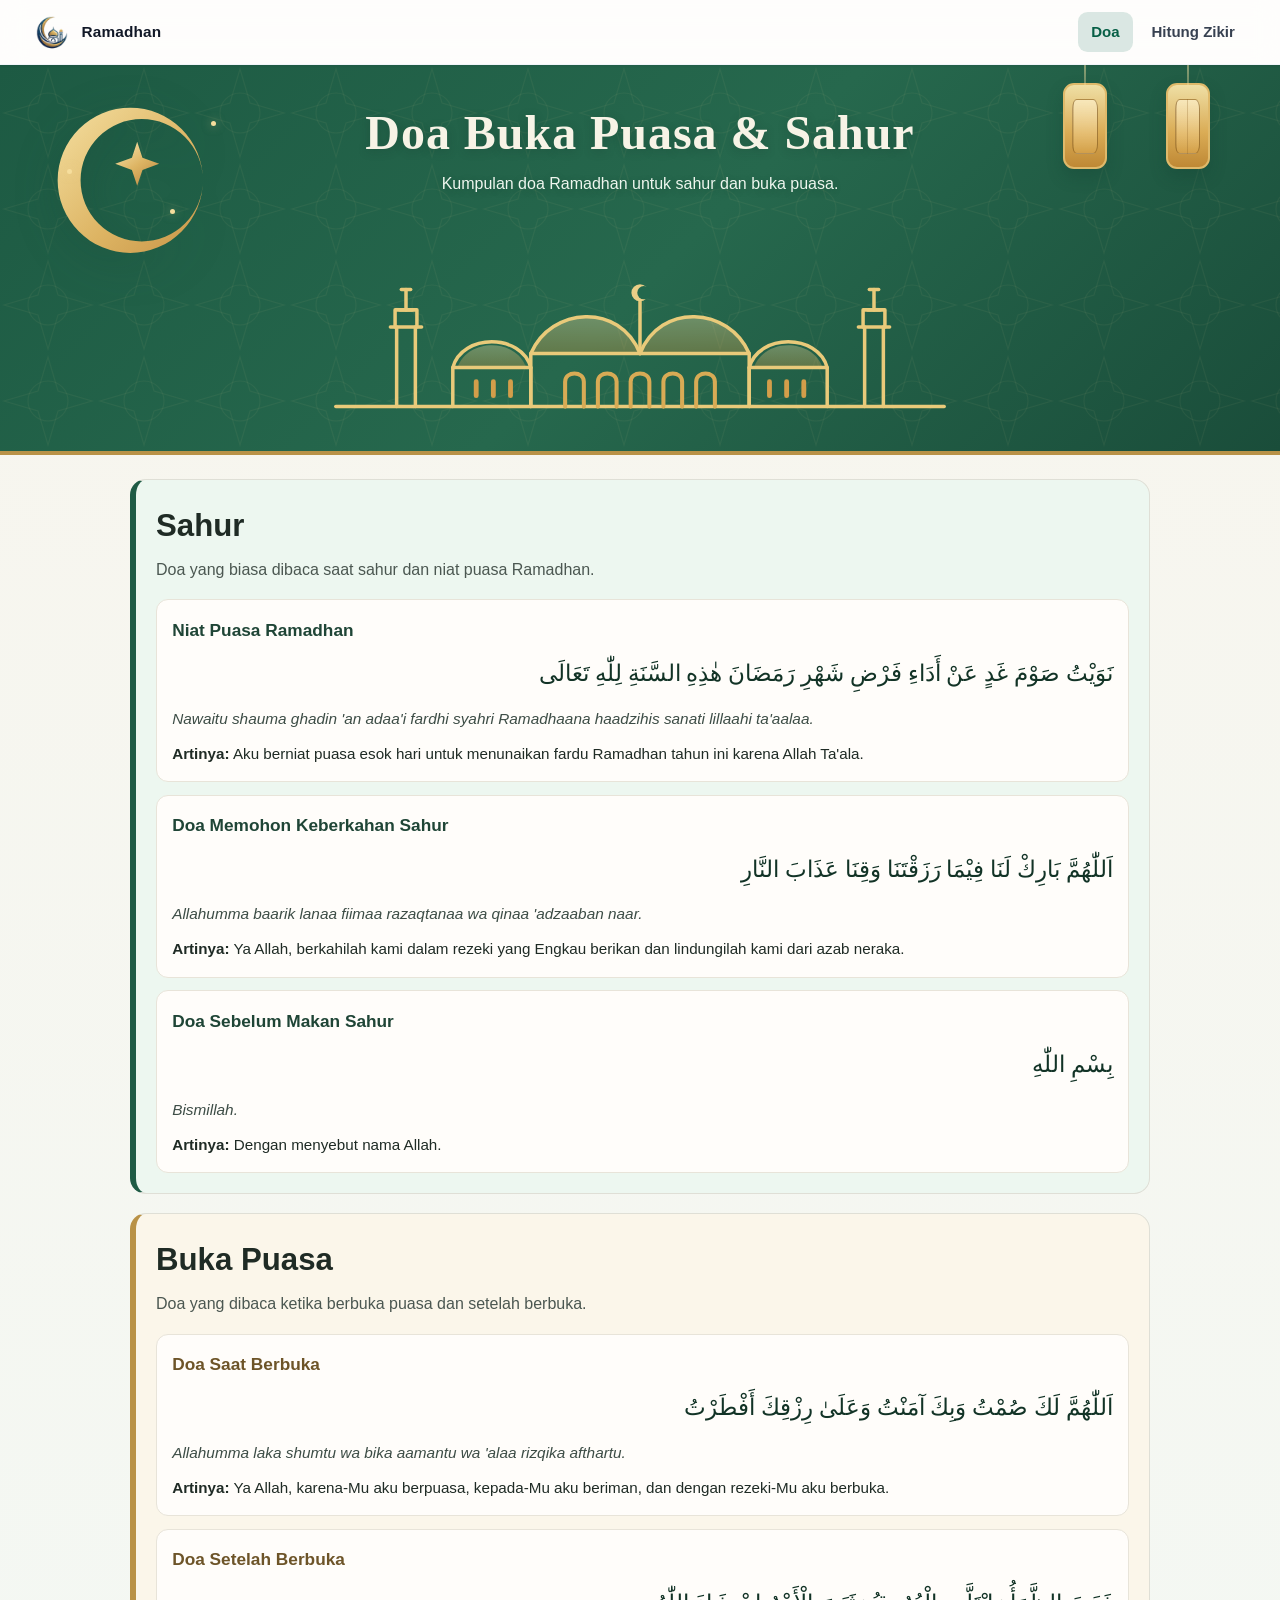
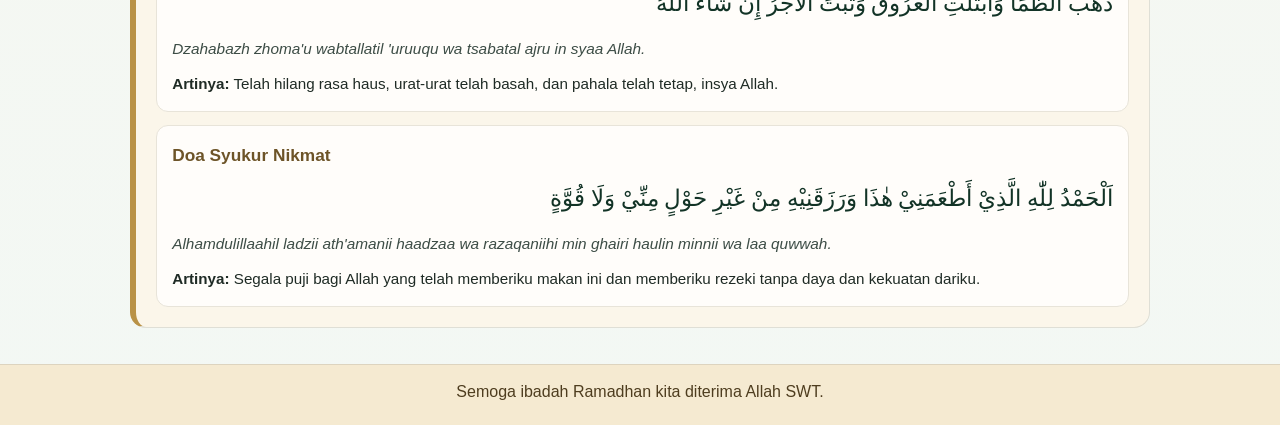
==== doa.html @ 0fc0f4db "first commit" ====
﻿<!DOCTYPE html>
<html lang="id">
<head>
  <meta charset="UTF-8">
  <meta name="viewport" content="width=device-width, initial-scale=1.0">
  <title>Page Doa Buka Puasa & Sahur</title>
  <link rel="stylesheet" href="header-menu.css">
  <link rel="stylesheet" href="doa.css">
  <script src="header-menu.js" defer></script>
</head>
<body>
  <div data-header-menu data-current-page="doa"></div>

  <main>
    <section class="hero-banner">
      <div class="header-art" aria-hidden="true">
        <span class="moon"></span>
        <span class="star star-main"></span>
        <span class="spark spark-one"></span>
        <span class="spark spark-two"></span>
        <span class="spark spark-three"></span>

        <span class="lantern lantern-left"></span>
        <span class="lantern lantern-right"></span>

        <svg class="skyline" viewBox="0 0 1000 260" role="presentation" xmlns="http://www.w3.org/2000/svg">
          <defs>
            <linearGradient id="masjidGold" x1="0" y1="0" x2="0" y2="1">
              <stop offset="0%" stop-color="#f3dd9f" />
              <stop offset="100%" stop-color="#cf9a45" />
            </linearGradient>
          </defs>

          <g class="skyline-fill">
            <path d="M266 170C279 132 341 132 354 170Z" />
            <path d="M360 152C386 92 474 86 500 152Z" />
            <path d="M500 152C526 86 614 92 640 152Z" />
            <path d="M646 170C659 132 721 132 734 170Z" />
          </g>

          <g class="skyline-outline" fill="none" stroke-linecap="round" stroke-linejoin="round">
            <path d="M110 220H890" />

            <path d="M188 220V118" />
            <path d="M212 220V118" />
            <path d="M180 118H220" />
            <path d="M186 118V96H214V118" />
            <path d="M192 96H208" />
            <path d="M200 96V70" />
            <path d="M194 70H206" />

            <path d="M788 220V118" />
            <path d="M812 220V118" />
            <path d="M780 118H820" />
            <path d="M786 118V96H814V118" />
            <path d="M792 96H808" />
            <path d="M800 96V70" />
            <path d="M794 70H806" />

            <path d="M260 220V170H360V220" />
            <path d="M640 220V170H740V220" />
            <path d="M360 220V152H640V220" />

            <path d="M260 170C272 126 348 126 360 170" />
            <path d="M360 152C386 92 474 86 500 152" />
            <path d="M500 152C526 86 614 92 640 152" />
            <path d="M640 170C652 126 728 126 740 170" />

            <path d="M500 152V82" />
          </g>

          <g class="skyline-arch" fill="none" stroke-linecap="round" stroke-linejoin="round">
            <path d="M404 220V188C404 174 428 174 428 188V220" />
            <path d="M446 220V188C446 174 470 174 470 188V220" />
            <path d="M488 220V188C488 174 512 174 512 188V220" />
            <path d="M530 220V188C530 174 554 174 554 188V220" />
            <path d="M572 220V188C572 174 596 174 596 188V220" />
          </g>

          <g class="skyline-window" stroke-linecap="round">
            <path d="M290 188V206M312 188V206M334 188V206M666 188V206M688 188V206M710 188V206" />
          </g>

          <circle class="skyline-crescent-outer" cx="500" cy="74" r="11" />
          <circle class="skyline-crescent-cut" cx="505" cy="74" r="8.5" />
        </svg>
      </div>

      <div class="wrap header-content">
        <h1>Doa Buka Puasa & Sahur</h1>
        <p class="subtitle">Kumpulan doa Ramadhan untuk sahur dan buka puasa.</p>
      </div>
    </section>

    <div class="wrap page-main">
      <section class="doa-section section-sahur" aria-labelledby="judul-sahur">
        <h2 id="judul-sahur">Sahur</h2>
        <p class="section-intro">Doa yang biasa dibaca saat sahur dan niat puasa Ramadhan.</p>

        <article class="doa-item">
          <h3>Niat Puasa Ramadhan</h3>
          <p class="arabic">نَوَيْتُ صَوْمَ غَدٍ عَنْ أَدَاءِ فَرْضِ شَهْرِ رَمَضَانَ هٰذِهِ السَّنَةِ لِلّٰهِ تَعَالَى</p>
          <p class="latin">Nawaitu shauma ghadin 'an adaa'i fardhi syahri Ramadhaana haadzihis sanati lillaahi ta'aalaa.</p>
          <p class="arti"><strong>Artinya:</strong> Aku berniat puasa esok hari untuk menunaikan fardu Ramadhan tahun ini karena Allah Ta'ala.</p>
        </article>

        <article class="doa-item">
          <h3>Doa Memohon Keberkahan Sahur</h3>
          <p class="arabic">اَللّٰهُمَّ بَارِكْ لَنَا فِيْمَا رَزَقْتَنَا وَقِنَا عَذَابَ النَّارِ</p>
          <p class="latin">Allahumma baarik lanaa fiimaa razaqtanaa wa qinaa 'adzaaban naar.</p>
          <p class="arti"><strong>Artinya:</strong> Ya Allah, berkahilah kami dalam rezeki yang Engkau berikan dan lindungilah kami dari azab neraka.</p>
        </article>

        <article class="doa-item">
          <h3>Doa Sebelum Makan Sahur</h3>
          <p class="arabic">بِسْمِ اللّٰهِ</p>
          <p class="latin">Bismillah.</p>
          <p class="arti"><strong>Artinya:</strong> Dengan menyebut nama Allah.</p>
        </article>
      </section>

      <section class="doa-section section-buka" aria-labelledby="judul-buka">
        <h2 id="judul-buka">Buka Puasa</h2>
        <p class="section-intro">Doa yang dibaca ketika berbuka puasa dan setelah berbuka.</p>

        <article class="doa-item">
          <h3>Doa Saat Berbuka</h3>
          <p class="arabic">اَللّٰهُمَّ لَكَ صُمْتُ وَبِكَ آمَنْتُ وَعَلَىٰ رِزْقِكَ أَفْطَرْتُ</p>
          <p class="latin">Allahumma laka shumtu wa bika aamantu wa 'alaa rizqika afthartu.</p>
          <p class="arti"><strong>Artinya:</strong> Ya Allah, karena-Mu aku berpuasa, kepada-Mu aku beriman, dan dengan rezeki-Mu aku berbuka.</p>
        </article>

        <article class="doa-item">
          <h3>Doa Setelah Berbuka</h3>
          <p class="arabic">ذَهَبَ الظَّمَأُ وَابْتَلَّتِ الْعُرُوقُ وَثَبَتَ الْأَجْرُ إِنْ شَاءَ اللّٰهُ</p>
          <p class="latin">Dzahabazh zhoma'u wabtallatil 'uruuqu wa tsabatal ajru in syaa Allah.</p>
          <p class="arti"><strong>Artinya:</strong> Telah hilang rasa haus, urat-urat telah basah, dan pahala telah tetap, insya Allah.</p>
        </article>

        <article class="doa-item">
          <h3>Doa Syukur Nikmat</h3>
          <p class="arabic">اَلْحَمْدُ لِلّٰهِ الَّذِيْ أَطْعَمَنِيْ هٰذَا وَرَزَقَنِيْهِ مِنْ غَيْرِ حَوْلٍ مِنِّيْ وَلَا قُوَّةٍ</p>
          <p class="latin">Alhamdulillaahil ladzii ath'amanii haadzaa wa razaqaniihi min ghairi haulin minnii wa laa quwwah.</p>
          <p class="arti"><strong>Artinya:</strong> Segala puji bagi Allah yang telah memberiku makan ini dan memberiku rezeki tanpa daya dan kekuatan dariku.</p>
        </article>
      </section>
    </div>
  </main>

  <footer class="page-footer">
    <div class="wrap">
      <p>Semoga ibadah Ramadhan kita diterima Allah SWT.</p>
    </div>
  </footer>
</body>
</html>
---- header-menu.css ----
[data-header-menu] {
  display: block;
  min-height: 4rem;
}

.unified-nav {
  position: sticky;
  top: 0;
  z-index: 50;
  background: rgba(255, 255, 255, 0.82);
  border-bottom: 1px solid #f1f5f9;
  box-shadow: 0 1px 2px rgba(15, 23, 42, 0.08);
  backdrop-filter: blur(12px);
  -webkit-backdrop-filter: blur(12px);
}

.unified-nav__container {
  max-width: 80rem;
  margin: 0 auto;
  padding-inline: 1rem;
}

.unified-nav__row {
  min-height: 4rem;
  display: flex;
  align-items: center;
  justify-content: space-between;
  gap: 1rem;
}

.unified-nav__brand {
  display: inline-flex;
  align-items: center;
  gap: 0.6rem;
  text-decoration: none;
  color: #111827;
}

.unified-nav__logo {
  width: 2.25rem;
  height: 2.25rem;
  display: block;
  object-fit: contain;
}

.unified-nav__brand-text {
  font-weight: 700;
  font-size: 0.96rem;
  letter-spacing: 0.01em;
}

.unified-nav__desktop-menu {
  display: none;
  align-items: center;
  gap: 0.35rem;
}

.unified-nav__link {
  text-decoration: none;
  color: #374151;
  font-weight: 600;
  font-size: 0.94rem;
  border-radius: 0.6rem;
  padding: 0.45rem 0.82rem;
  transition: color 140ms ease, background-color 140ms ease;
}

.unified-nav__link:hover {
  color: #065f46;
  background: rgba(6, 95, 70, 0.08);
}

.unified-nav__link.is-active {
  color: #065f46;
  background: rgba(6, 95, 70, 0.14);
}

.unified-nav__toggle {
  width: 2.35rem;
  height: 2.35rem;
  border: 1px solid #e5e7eb;
  border-radius: 0.6rem;
  background: #ffffff;
  color: #374151;
  display: inline-grid;
  place-items: center;
  padding: 0;
  cursor: pointer;
}

.unified-nav__icon {
  width: 1.3rem;
  height: 1.3rem;
  stroke: currentColor;
  stroke-width: 1.9;
  stroke-linecap: round;
  stroke-linejoin: round;
}

.unified-nav__icon--close {
  display: none;
}

.unified-nav__toggle[aria-expanded="true"] .unified-nav__icon--menu {
  display: none;
}

.unified-nav__toggle[aria-expanded="true"] .unified-nav__icon--close {
  display: block;
}

.unified-nav__mobile-menu {
  border-top: 1px solid #f1f5f9;
  padding: 0.4rem 0 0.7rem;
  display: grid;
  gap: 0.2rem;
}

.unified-nav__mobile-menu .unified-nav__link {
  display: block;
  padding: 0.62rem 0.78rem;
}

@media (min-width: 640px) {
  .unified-nav__container {
    padding-inline: 1.5rem;
  }
}

@media (min-width: 768px) {
  .unified-nav__logo {
    width: 2.5rem;
    height: 2.5rem;
  }

  .unified-nav__desktop-menu {
    display: flex;
  }

  .unified-nav__toggle {
    display: none;
  }

  .unified-nav__mobile-menu {
    display: none !important;
  }
}

@media (min-width: 1024px) {
  .unified-nav__container {
    padding-inline: 2rem;
  }
}
---- doa.css ----
﻿:root {
  --green: #1f5b45;
  --green-soft: #edf7f0;
  --cream: #fbf6ea;
  --gold: #b99247;
  --gold-soft: #f5ead1;
  --text-main: #1f2b25;
  --text-soft: #4b5751;
  --line: #dfdfd6;
  --card: #fffdfa;
}

* {
  box-sizing: border-box;
}

body {
  margin: 0;
  font-family: "Segoe UI", Tahoma, sans-serif;
  color: var(--text-main);
  background: linear-gradient(180deg, #f8f5ed 0%, #f3f8f4 100%);
  line-height: 1.65;
}

.wrap {
  width: min(1020px, 92vw);
  margin: 0 auto;
}

.hero-banner {
  --moon-size: 172px;
  --lantern-width: 44px;
  --lantern-height: 86px;
  --lantern-top: 1.15rem;
  --lantern-rope: 74px;
  background: linear-gradient(135deg, #1d5a43 0%, #26684d 52%, #1a4d3a 100%);
  color: #f7f3e6;
  padding: 2.2rem 0 3.6rem;
  min-height: 390px;
  border-bottom: 4px solid var(--gold);
  position: relative;
  overflow: hidden;
  isolation: isolate;
}

.hero-banner::before {
  content: "";
  position: absolute;
  inset: 0;
  background-image: url("data:image/svg+xml,%3Csvg xmlns='http://www.w3.org/2000/svg' width='96' height='96' viewBox='0 0 96 96'%3E%3Cg fill='none' stroke='%23f4d995' stroke-opacity='0.20' stroke-width='1.1'%3E%3Cpath d='M48 4L58 38L92 48L58 58L48 92L38 58L4 48L38 38Z'/%3E%3Ccircle cx='48' cy='48' r='20'/%3E%3C/g%3E%3C/svg%3E");
  background-size: 96px 96px;
  background-repeat: repeat;
  opacity: 0.28;
  pointer-events: none;
}

.header-art {
  position: absolute;
  inset: 0;
  pointer-events: none;
}

.header-content {
  position: relative;
  z-index: 2;
  text-align: center;
}

.hero-banner h1 {
  margin: 0.25rem 0 0.55rem;
  font-size: clamp(2rem, 4vw, 3rem);
  line-height: 1.2;
  font-family: "Palatino Linotype", "Book Antiqua", Georgia, serif;
  letter-spacing: 0.02em;
  text-shadow: 0 2px 10px rgba(20, 49, 38, 0.25);
}

.subtitle {
  margin: 0 auto;
  max-width: 58ch;
  color: #eef6ee;
  text-shadow: 0 2px 8px rgba(20, 49, 38, 0.22);
}

.moon {
  position: absolute;
  left: 3.1rem;
  top: 2.2rem;
  width: var(--moon-size);
  height: var(--moon-size);
  background-image: url("data:image/svg+xml,%3Csvg xmlns='http://www.w3.org/2000/svg' viewBox='0 0 180 180'%3E%3Cdefs%3E%3ClinearGradient id='g' x1='0' y1='0' x2='1' y2='1'%3E%3Cstop offset='0%25' stop-color='%23f4dfa0'/%3E%3Cstop offset='58%25' stop-color='%23ddb463'/%3E%3Cstop offset='100%25' stop-color='%23c89548'/%3E%3C/linearGradient%3E%3C/defs%3E%3Cpath fill='url(%23g)' fill-rule='evenodd' d='M84 8a76 76 0 1 0 0 152a76 76 0 1 0 0-152zm12 12a64 64 0 1 1 0 128a64 64 0 1 1 0-128z'/%3E%3C/svg%3E");
  background-size: contain;
  background-repeat: no-repeat;
  background-position: center;
  filter: drop-shadow(0 10px 20px rgba(18, 63, 50, 0.25));
}

.star {
  position: absolute;
  clip-path: polygon(50% 0, 62% 36%, 100% 50%, 62% 64%, 50% 100%, 38% 64%, 0 50%, 38% 36%);
  background: linear-gradient(145deg, #f8e7b3 0%, #ddb463 52%, #b8843e 100%);
}

.star-main {
  left: 7.2rem;
  top: 4.8rem;
  width: 44px;
  height: 44px;
  filter: drop-shadow(0 3px 5px rgba(112, 78, 31, 0.35));
}

.spark {
  position: absolute;
  width: 5px;
  height: 5px;
  border-radius: 50%;
  background: #f6de9d;
  box-shadow: 0 0 10px rgba(246, 222, 157, 0.5);
}

.spark-one {
  left: 4.2rem;
  top: 6.5rem;
}

.spark-two {
  left: 13.2rem;
  top: 3.5rem;
}

.spark-three {
  left: 10.6rem;
  top: 9rem;
}

.lantern {
  position: absolute;
  top: var(--lantern-top);
  width: var(--lantern-width);
  height: var(--lantern-height);
  border-radius: 11px;
  border: 2px solid #dfb96a;
  background:
    linear-gradient(180deg, rgba(250, 230, 170, 0.95) 0%, rgba(228, 176, 86, 0.95) 58%, rgba(197, 138, 52, 0.96) 100%);
  box-shadow: 0 8px 16px rgba(18, 63, 50, 0.3);
}

.lantern::before {
  content: "";
  position: absolute;
  left: 50%;
  top: calc(-1 * var(--lantern-rope));
  width: 2px;
  height: var(--lantern-rope);
  transform: translateX(-50%);
  background: linear-gradient(180deg, rgba(244, 223, 160, 0.9), rgba(244, 223, 160, 0.35));
}

.lantern::after {
  content: "";
  position: absolute;
  inset: 16% 18%;
  border-radius: 18%;
  border: 1px solid rgba(125, 82, 23, 0.5);
  background:
    linear-gradient(90deg, rgba(128, 85, 25, 0.26) 0 1px, transparent 1px 50%, rgba(128, 85, 25, 0.26) 50% 51%, transparent 51% 100%),
    linear-gradient(180deg, rgba(255, 244, 211, 0.65), rgba(230, 177, 83, 0.35));
}

.lantern-left {
  right: 10.8rem;
}

.lantern-right {
  right: 4.4rem;
}

.skyline {
  position: absolute;
  left: 50%;
  bottom: 0.8rem;
  transform: translateX(-50%);
  width: min(780px, 94vw);
  z-index: 1;
  color: #e9ca7a;
}

.skyline-fill {
  fill: url(#masjidGold);
  opacity: 0.35;
}

.skyline-outline {
  stroke: currentColor;
  stroke-width: 4.5;
}

.skyline-window {
  stroke: #d39e4a;
  stroke-width: 6.2;
}

.skyline-arch {
  stroke: #d8ab55;
  stroke-width: 5.2;
}

.skyline-crescent-outer {
  fill: #ebcf87;
}

.skyline-crescent-cut {
  fill: #23684d;
}

.page-main {
  padding: 1.5rem 0 2.2rem;
  display: grid;
  gap: 1.2rem;
}

.doa-section {
  border: 1px solid var(--line);
  border-radius: 16px;
  padding: 1.25rem;
}

.section-sahur {
  background: var(--green-soft);
  border-left: 6px solid var(--green);
}

.section-buka {
  background: var(--cream);
  border-left: 6px solid var(--gold);
}

.doa-section h2 {
  margin: 0;
  font-size: clamp(1.35rem, 2.8vw, 1.95rem);
}

.section-intro {
  margin: 0.35rem 0 1rem;
  color: var(--text-soft);
}

.doa-item {
  background: var(--card);
  border: 1px solid #e8e4d9;
  border-radius: 12px;
  padding: 0.95rem;
}

.doa-item + .doa-item {
  margin-top: 0.8rem;
}

.doa-item h3 {
  margin: 0 0 0.5rem;
  font-size: 1.08rem;
  color: #1f4536;
}

.section-buka .doa-item h3 {
  color: #6d5428;
}

.arabic {
  margin: 0;
  direction: rtl;
  text-align: right;
  font-size: clamp(1.18rem, 2.2vw, 1.45rem);
  line-height: 1.85;
  font-family: "Times New Roman", serif;
  color: #123326;
}

.latin {
  margin: 0.68rem 0 0;
  font-style: italic;
  color: #3d4d46;
  font-size: 0.96rem;
}

.arti {
  margin: 0.6rem 0 0;
  font-size: 0.95rem;
  color: var(--text-main);
}

.page-footer {
  padding: 0.9rem 0 1.2rem;
  border-top: 1px solid #ddd4bf;
  background: var(--gold-soft);
  color: #4e3d1f;
}

.page-footer p {
  margin: 0;
  text-align: center;
}

@media (max-width: 980px) {
  .hero-banner {
    --moon-size: 142px;
    --lantern-width: 40px;
    --lantern-height: 78px;
    --lantern-top: 1rem;
    --lantern-rope: 64px;
    padding-bottom: 3.2rem;
    min-height: 360px;
  }

  .moon {
    left: 1.6rem;
    top: 2.1rem;
  }

  .star-main {
    left: 5.4rem;
    top: 4.2rem;
  }

  .lantern-left {
    right: 8.2rem;
  }

  .lantern-right {
    right: 2.6rem;
  }

  .skyline {
    width: min(700px, 96vw);
    bottom: 0.65rem;
  }
}

@media (max-width: 680px) {
  .hero-banner {
    --moon-size: clamp(72px, 28vw, 108px);
    --lantern-width: clamp(22px, 9vw, 34px);
    --lantern-height: clamp(44px, 17vw, 68px);
    --lantern-top: clamp(0.65rem, 2vw, 0.9rem);
    --lantern-rope: clamp(32px, 13vw, 55px);
    padding: 1.6rem 0 2.8rem;
    min-height: 300px;
  }

  .hero-banner h1 {
    font-size: clamp(1.55rem, 7vw, 2.2rem);
  }

  .subtitle {
    font-size: 0.94rem;
    max-width: 35ch;
  }

  .moon {
    left: clamp(0.35rem, 2.6vw, 0.8rem);
    top: clamp(1.5rem, 5.5vw, 2rem);
  }

  .star-main {
    left: 3.8rem;
    top: 3.4rem;
    width: 30px;
    height: 30px;
  }

  .spark-one {
    left: 1.2rem;
    top: 5.6rem;
  }

  .spark-two {
    left: 8.4rem;
    top: 2.8rem;
  }

  .spark-three {
    left: 6.4rem;
    top: 7rem;
  }

  .lantern {
    border-radius: 9px;
  }

  .lantern-left {
    display: none;
  }

  .lantern-right {
    right: clamp(0.5rem, 3vw, 1rem);
  }

  .skyline {
    width: 106vw;
    bottom: 0.45rem;
  }

  .doa-section {
    padding: 1rem;
    border-radius: 13px;
  }

  .doa-item {
    padding: 0.85rem;
  }
}
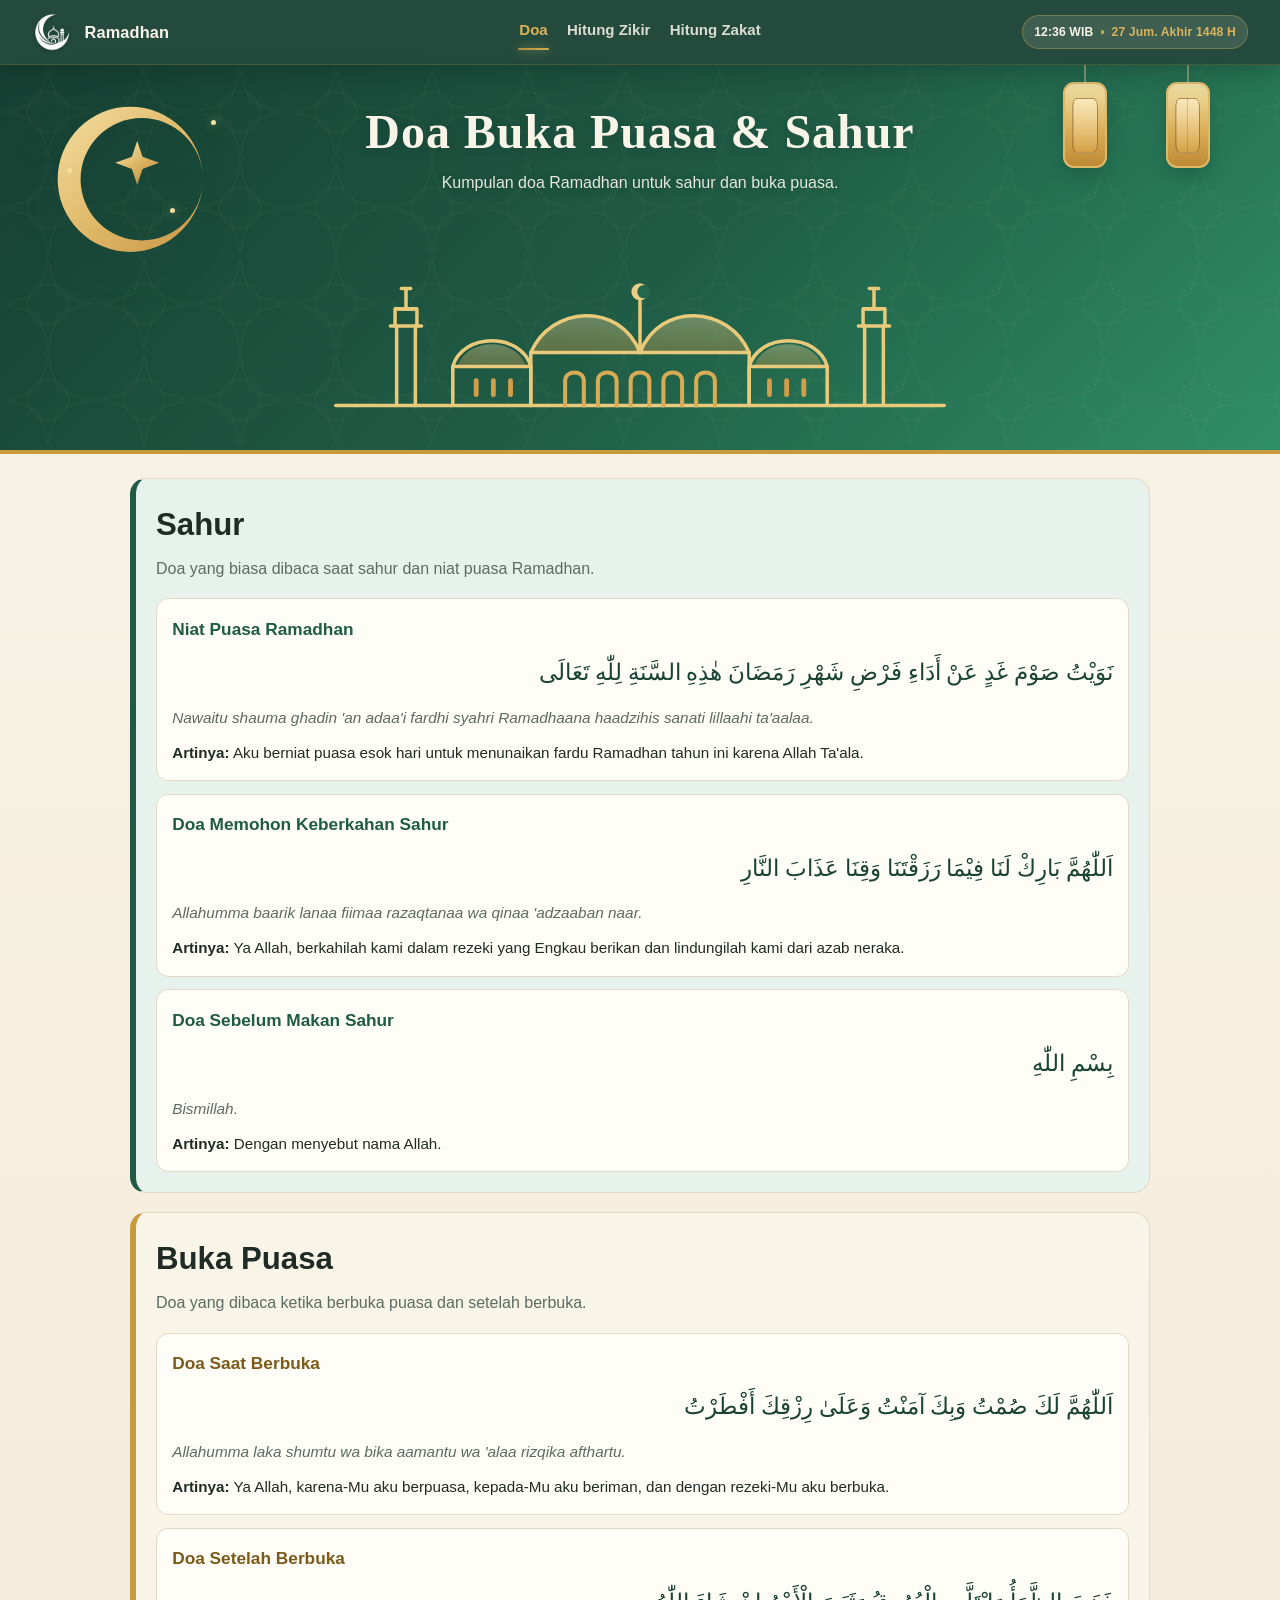
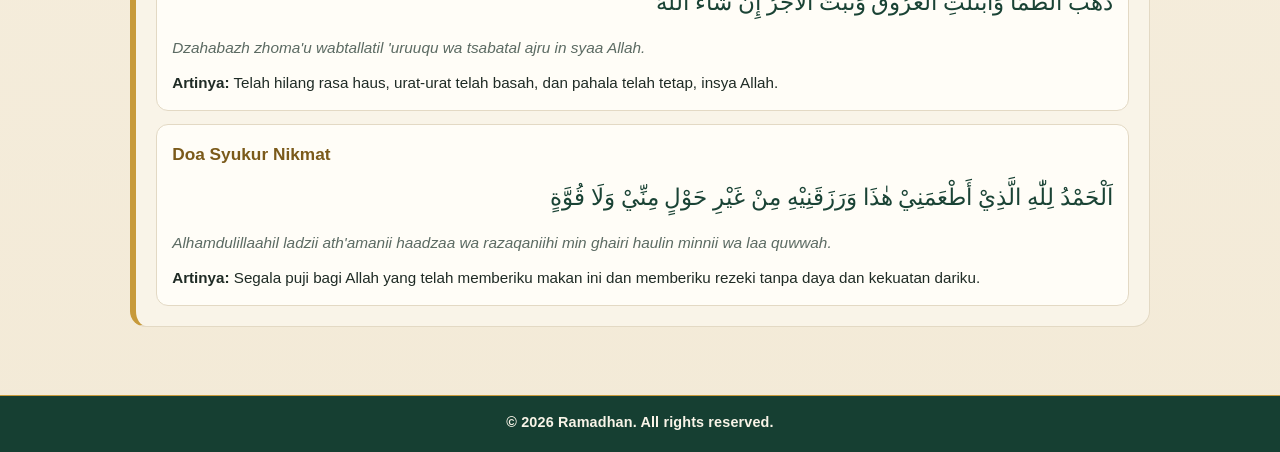
==== commit d04f0c6d: "fix perubahan all. dan penambahan misi 3" ====
--- a/doa.html
+++ b/doa.html
@@ -5,8 +5,10 @@
   <meta name="viewport" content="width=device-width, initial-scale=1.0">
   <title>Page Doa Buka Puasa & Sahur</title>
   <link rel="stylesheet" href="header-menu.css">
+  <link rel="stylesheet" href="footer-menu.css">
   <link rel="stylesheet" href="doa.css">
   <script src="header-menu.js" defer></script>
+  <script src="footer-menu.js" defer></script>
 </head>
 <body>
   <div data-header-menu data-current-page="doa"></div>
@@ -147,10 +149,6 @@
     </div>
   </main>
 
-  <footer class="page-footer">
-    <div class="wrap">
-      <p>Semoga ibadah Ramadhan kita diterima Allah SWT.</p>
-    </div>
-  </footer>
+  <div data-footer-menu></div>
 </body>
 </html>
--- a/header-menu.css
+++ b/header-menu.css
@@ -1,15 +1,29 @@
+:root {
+  --theme-green-900: #163f32;
+  --theme-green-700: #1f5b45;
+  --theme-green-500: #2f8f66;
+  --theme-cream-50: #f9f4e8;
+  --theme-cream-100: #f3ead7;
+  --theme-gold-500: #c79a3b;
+  --theme-gold-400: #d9b45d;
+  --theme-text-900: #1f2b25;
+  --theme-text-600: #5c6b63;
+}
+
 [data-header-menu] {
   display: block;
   min-height: 4rem;
 }
 
 .unified-nav {
-  position: sticky;
+  position: fixed;
   top: 0;
+  left: 0;
+  right: 0;
   z-index: 50;
-  background: rgba(255, 255, 255, 0.82);
-  border-bottom: 1px solid #f1f5f9;
-  box-shadow: 0 1px 2px rgba(15, 23, 42, 0.08);
+  background: rgba(22, 63, 50, 0.94);
+  border-bottom: 1px solid rgba(199, 154, 59, 0.25);
+  box-shadow: 0 8px 22px rgba(12, 37, 29, 0.28);
   backdrop-filter: blur(12px);
   -webkit-backdrop-filter: blur(12px);
 }
@@ -31,9 +45,9 @@
 .unified-nav__brand {
   display: inline-flex;
   align-items: center;
-  gap: 0.6rem;
+  gap: 0.78rem;
   text-decoration: none;
-  color: #111827;
+  color: var(--theme-cream-50);
 }
 
 .unified-nav__logo {
@@ -41,47 +55,124 @@
   height: 2.25rem;
   display: block;
   object-fit: contain;
+  filter: drop-shadow(0 1px 2px rgba(6, 20, 16, 0.35));
 }
 
 .unified-nav__brand-text {
-  font-weight: 700;
-  font-size: 0.96rem;
+  font-weight: 720;
+  font-size: 1.02rem;
   letter-spacing: 0.01em;
 }
 
 .unified-nav__desktop-menu {
   display: none;
   align-items: center;
-  gap: 0.35rem;
+  gap: 1rem;
+}
+
+.unified-nav__meta {
+  display: none;
+  align-items: center;
+  gap: 0.45rem;
+  white-space: nowrap;
+  color: rgba(249, 244, 232, 0.86);
+  font-size: 0.76rem;
+  font-weight: 600;
+  letter-spacing: 0.01em;
+}
+
+.unified-nav__clock {
+  color: var(--theme-cream-50);
+}
+
+.unified-nav__meta-dot {
+  width: 0.24rem;
+  height: 0.24rem;
+  border-radius: 999px;
+  background: rgba(217, 180, 93, 0.95);
+  box-shadow: 0 0 12px rgba(217, 180, 93, 0.8);
+}
+
+.unified-nav__hijri {
+  color: var(--theme-gold-400);
 }
 
 .unified-nav__link {
   text-decoration: none;
-  color: #374151;
+  color: rgba(249, 244, 232, 0.86);
   font-weight: 600;
   font-size: 0.94rem;
-  border-radius: 0.6rem;
-  padding: 0.45rem 0.82rem;
-  transition: color 140ms ease, background-color 140ms ease;
+  border-radius: 0;
+  padding: 0.45rem 0.1rem 0.6rem;
+  position: relative;
+  display: inline-flex;
+  align-items: center;
+  transition: color 180ms ease;
+}
+
+.unified-nav__link::after {
+  content: "";
+  position: absolute;
+  left: 0;
+  bottom: 0.2rem;
+  width: 100%;
+  height: 2px;
+  border-radius: 999px;
+  background: linear-gradient(
+    90deg,
+    rgba(199, 154, 59, 0.85) 0%,
+    rgba(217, 180, 93, 1) 50%,
+    rgba(199, 154, 59, 0.85) 100%
+  );
+  background-size: 220% 100%;
+  box-shadow: 0 0 10px rgba(217, 180, 93, 0.75);
+  opacity: 0;
+  transform: scaleX(0);
+  transform-origin: center center;
+  transition: transform 220ms ease, opacity 220ms ease;
 }
 
 .unified-nav__link:hover {
-  color: #065f46;
-  background: rgba(6, 95, 70, 0.08);
+  color: var(--theme-gold-400);
+}
+
+.unified-nav__link:hover::after,
+.unified-nav__link:focus-visible::after {
+  opacity: 1;
+  transform: scaleX(1);
+  animation: navUnderlineSweep 700ms ease-out 1;
 }
 
 .unified-nav__link.is-active {
-  color: #065f46;
-  background: rgba(6, 95, 70, 0.14);
+  color: var(--theme-gold-400);
+}
+
+.unified-nav__link.is-active::after {
+  opacity: 1;
+  transform: scaleX(1);
+}
+
+.unified-nav__link:focus-visible {
+  outline: 2px solid rgba(217, 180, 93, 0.45);
+  outline-offset: 3px;
+}
+
+@keyframes navUnderlineSweep {
+  from {
+    background-position: 200% 50%;
+  }
+  to {
+    background-position: -20% 50%;
+  }
 }
 
 .unified-nav__toggle {
   width: 2.35rem;
   height: 2.35rem;
-  border: 1px solid #e5e7eb;
+  border: 1px solid rgba(243, 234, 215, 0.4);
   border-radius: 0.6rem;
-  background: #ffffff;
-  color: #374151;
+  background: rgba(22, 63, 50, 0.96);
+  color: var(--theme-cream-50);
   display: inline-grid;
   place-items: center;
   padding: 0;
@@ -110,15 +201,59 @@
 }
 
 .unified-nav__mobile-menu {
-  border-top: 1px solid #f1f5f9;
+  border-top: 1px solid rgba(199, 154, 59, 0.3);
   padding: 0.4rem 0 0.7rem;
   display: grid;
   gap: 0.2rem;
 }
 
+.unified-nav__mobile-menu[hidden] {
+  display: none !important;
+}
+
 .unified-nav__mobile-menu .unified-nav__link {
   display: block;
   padding: 0.62rem 0.78rem;
+  border-radius: 0.6rem;
+}
+
+.unified-nav__mobile-menu .unified-nav__link::after {
+  display: none;
+}
+
+.unified-nav__mobile-menu .unified-nav__link:hover {
+  color: var(--theme-gold-400);
+  background: rgba(217, 180, 93, 0.12);
+}
+
+.unified-nav__mobile-menu .unified-nav__link.is-active {
+  color: var(--theme-gold-400);
+  background: rgba(217, 180, 93, 0.2);
+}
+
+@media (max-width: 767px) {
+  .unified-nav__row {
+    min-height: 3.8rem;
+    gap: 0.75rem;
+  }
+
+  .unified-nav__logo {
+    width: 2.05rem;
+    height: 2.05rem;
+  }
+
+  .unified-nav__brand-text {
+    font-size: 0.95rem;
+  }
+
+  .unified-nav__desktop-menu,
+  .unified-nav__meta {
+    display: none !important;
+  }
+
+  .unified-nav__toggle {
+    display: inline-grid;
+  }
 }
 
 @media (min-width: 640px) {
@@ -128,6 +263,18 @@
 }
 
 @media (min-width: 768px) {
+  .unified-nav__row {
+    display: grid;
+    grid-template-columns: 1fr auto 1fr;
+    align-items: center;
+    gap: 0;
+  }
+
+  .unified-nav__brand {
+    grid-column: 1;
+    justify-self: start;
+  }
+
   .unified-nav__logo {
     width: 2.5rem;
     height: 2.5rem;
@@ -135,6 +282,18 @@
 
   .unified-nav__desktop-menu {
     display: flex;
+    grid-column: 2;
+    justify-self: center;
+  }
+
+  .unified-nav__meta {
+    display: inline-flex;
+    grid-column: 3;
+    justify-self: end;
+    padding: 0.36rem 0.7rem;
+    border: 1px solid rgba(217, 180, 93, 0.35);
+    border-radius: 999px;
+    background: rgba(243, 234, 215, 0.12);
   }
 
   .unified-nav__toggle {
--- a/footer-menu.css
+++ b/footer-menu.css
@@ -0,0 +1,24 @@
+[data-footer-menu] {
+  display: block;
+}
+
+.site-footer {
+  margin-top: 2rem;
+  padding: 0.95rem 1rem 1.1rem;
+  border-top: 1px solid #c79a3b;
+  background: #163f32;
+  color: #f9f4e8;
+}
+
+.site-footer__inner {
+  max-width: 80rem;
+  margin: 0 auto;
+}
+
+.site-footer__text {
+  margin: 0;
+  text-align: center;
+  font-size: 0.9rem;
+  font-weight: 600;
+  letter-spacing: 0.01em;
+}
--- a/doa.css
+++ b/doa.css
@@ -1,13 +1,13 @@
-﻿:root {
+:root {
   --green: #1f5b45;
-  --green-soft: #edf7f0;
-  --cream: #fbf6ea;
-  --gold: #b99247;
-  --gold-soft: #f5ead1;
+  --green-soft: #e8f2ec;
+  --cream: #f9f4e8;
+  --gold: #c79a3b;
+  --gold-soft: #f3ead7;
   --text-main: #1f2b25;
-  --text-soft: #4b5751;
-  --line: #dfdfd6;
-  --card: #fffdfa;
+  --text-soft: #5c6b63;
+  --line: #e3d9c4;
+  --card: #fffdf7;
 }
 
 * {
@@ -18,7 +18,7 @@
   margin: 0;
   font-family: "Segoe UI", Tahoma, sans-serif;
   color: var(--text-main);
-  background: linear-gradient(180deg, #f8f5ed 0%, #f3f8f4 100%);
+  background: linear-gradient(180deg, var(--cream) 0%, var(--gold-soft) 100%);
   line-height: 1.65;
 }
 
@@ -33,8 +33,8 @@
   --lantern-height: 86px;
   --lantern-top: 1.15rem;
   --lantern-rope: 74px;
-  background: linear-gradient(135deg, #1d5a43 0%, #26684d 52%, #1a4d3a 100%);
-  color: #f7f3e6;
+  background: linear-gradient(135deg, #163f32 0%, #1f5b45 52%, #2f8f66 100%);
+  color: var(--cream);
   padding: 2.2rem 0 3.6rem;
   min-height: 390px;
   border-bottom: 4px solid var(--gold);
@@ -78,7 +78,7 @@
 .subtitle {
   margin: 0 auto;
   max-width: 58ch;
-  color: #eef6ee;
+  color: rgba(249, 244, 232, 0.92);
   text-shadow: 0 2px 8px rgba(20, 49, 38, 0.22);
 }
 
@@ -247,7 +247,7 @@
 
 .doa-item {
   background: var(--card);
-  border: 1px solid #e8e4d9;
+  border: 1px solid var(--line);
   border-radius: 12px;
   padding: 0.95rem;
 }
@@ -259,11 +259,11 @@
 .doa-item h3 {
   margin: 0 0 0.5rem;
   font-size: 1.08rem;
-  color: #1f4536;
+  color: var(--green);
 }
 
 .section-buka .doa-item h3 {
-  color: #6d5428;
+  color: #7b5a1a;
 }
 
 .arabic {
@@ -273,13 +273,13 @@
   font-size: clamp(1.18rem, 2.2vw, 1.45rem);
   line-height: 1.85;
   font-family: "Times New Roman", serif;
-  color: #123326;
+  color: #1a4335;
 }
 
 .latin {
   margin: 0.68rem 0 0;
   font-style: italic;
-  color: #3d4d46;
+  color: var(--text-soft);
   font-size: 0.96rem;
 }
 
@@ -287,18 +287,6 @@
   margin: 0.6rem 0 0;
   font-size: 0.95rem;
   color: var(--text-main);
-}
-
-.page-footer {
-  padding: 0.9rem 0 1.2rem;
-  border-top: 1px solid #ddd4bf;
-  background: var(--gold-soft);
-  color: #4e3d1f;
-}
-
-.page-footer p {
-  margin: 0;
-  text-align: center;
 }
 
 @media (max-width: 980px) {
@@ -409,3 +397,4 @@
     padding: 0.85rem;
   }
 }
+
